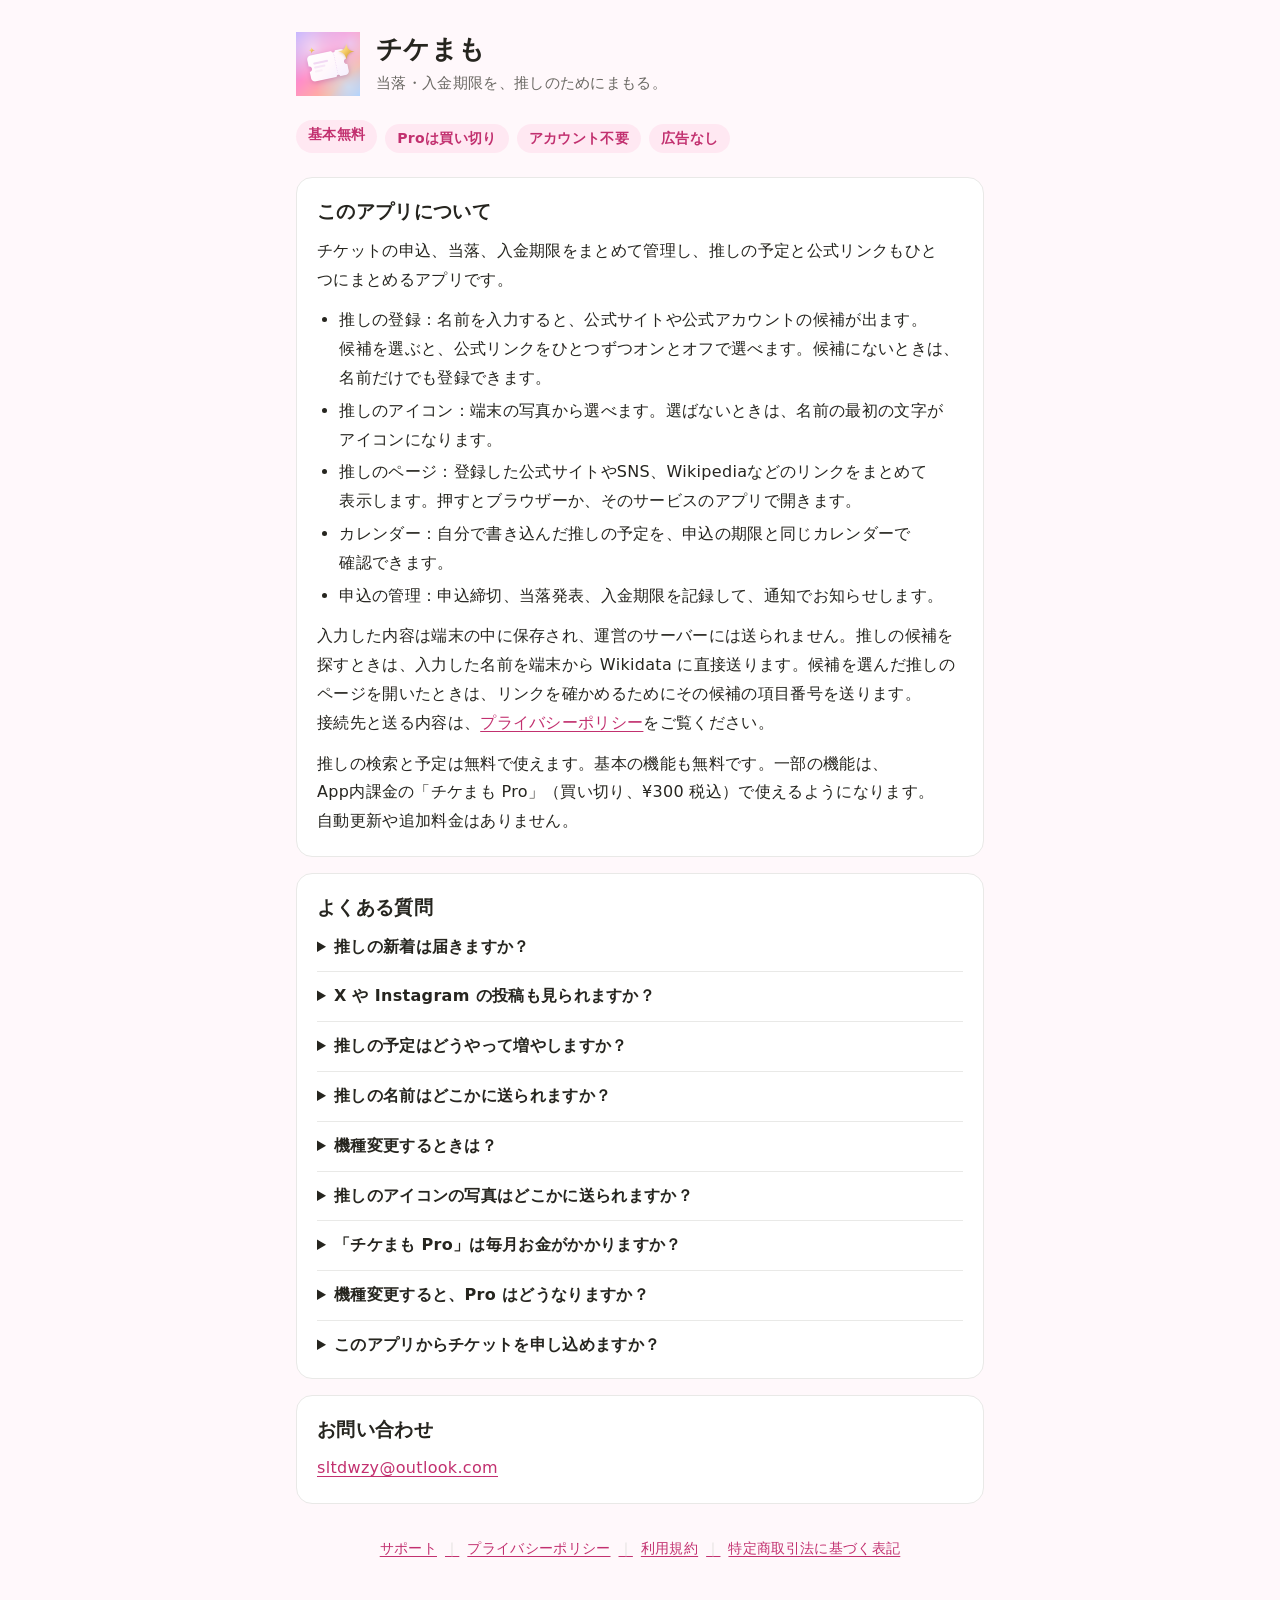
==== index.html @ f259a5c1 "Publish the support page, privacy policy, terms and 特商法 page for チケまも Generated from the app's legal" ====
<!doctype html>
<html lang="ja">
<head>
  <meta charset="utf-8">
  <meta name="viewport" content="width=device-width, initial-scale=1">
  <meta name="color-scheme" content="light dark">
  <meta name="description" content="当落・入金期限を、推しのためにまもる。「チケまも」のサポートページです。">
  <title>チケまも サポート</title>
  <link rel="icon" type="image/png" href="favicon.png">
  <link rel="apple-touch-icon" href="apple-touch-icon.png">
  <link rel="stylesheet" href="style.css">
</head>
<body>
  <main>
    <header class="site">
      <img src="icon.png" alt="" width="64" height="64">
      <div>
        <h1>チケまも</h1>
        <p>当落・入金期限を、推しのためにまもる。</p>
      </div>
    </header>
    <ul class="badges" aria-label="特徴">
      <li>基本無料</li>
      <li>Proは買い切り</li>
      <li>アカウント不要</li>
      <li>広告なし</li>
    </ul>
    <section>
      <h2>このアプリについて</h2>
      <p>チケットの申込、当落、入金期限をまとめて管理し、推しの予定と公式リンクもひとつにまとめるアプリです。</p>
      <ul>
        <li>推しの登録：名前を入力すると、公式サイトや公式アカウントの候補が出ます。候補を選ぶと、公式リンクをひとつずつオンとオフで選べます。候補にないときは、名前だけでも登録できます。</li>
        <li>推しのアイコン：端末の写真から選べます。選ばないときは、名前の最初の文字がアイコンになります。</li>
        <li>推しのページ：登録した公式サイトやSNS、Wikipediaなどのリンクをまとめて表示します。押すとブラウザーか、そのサービスのアプリで開きます。</li>
        <li>カレンダー：自分で書き込んだ推しの予定を、申込の期限と同じカレンダーで確認できます。</li>
        <li>申込の管理：申込締切、当落発表、入金期限を記録して、通知でお知らせします。</li>
      </ul>
      <p>入力した内容は端末の中に保存され、運営のサーバーには送られません。推しの候補を探すときは、入力した名前を端末から Wikidata に直接送ります。候補を選んだ推しのページを開いたときは、リンクを確かめるためにその候補の項目番号を送ります。接続先と送る内容は、<a href="privacy.html">プライバシーポリシー</a>をご覧ください。</p>
      <p>推しの検索と予定は無料で使えます。基本の機能も無料です。一部の機能は、App内課金の「チケまも Pro」（買い切り、¥300 税込）で使えるようになります。自動更新や追加料金はありません。</p>
    </section>
    <section>
      <h2>よくある質問</h2>
      <details>
        <summary>推しの新着は届きますか？</summary>
        <p>いいえ。このアプリが推しの予定やお知らせをサイトから集めることはありません。推しのページにある公式リンクから、それぞれのサイトやSNSを開いて確認してください。</p>
      </details>
      <details>
        <summary>X や Instagram の投稿も見られますか？</summary>
        <p>アプリの中には表示しません。候補に公式アカウントがあるときは、推しのページのリンクからすぐに開けます。</p>
      </details>
      <details>
        <summary>推しの予定はどうやって増やしますか？</summary>
        <p>カレンダーや推しのページの「予定を追加」から、自分で書き込みます。予定に通知は届かないので、締切の通知がほしいときは申込として登録してください。</p>
      </details>
      <details>
        <summary>推しの名前はどこかに送られますか？</summary>
        <p>候補を探すときに、端末から Wikidata へ直接送られます。運営には届きません。候補を選んだあとは、推しのページを開いたときに、まだ確認していないか前回の確認から7日以上たっていれば、その候補の項目番号だけを送り、リンクが増えていないかを確かめます。</p>
      </details>
      <details>
        <summary>機種変更するときは？</summary>
        <p>「設定」の「データの管理」からバックアップを書き出し、新しいiPhoneで復元してください。申込・推し・予定のデータはiCloudのバックアップには含まれません（アイコンの写真と、ウィジェットに表示する内容は含まれることがあります）。推しのアイコンの写真は書き出すファイルに含まれないので、復元したあとに選び直してください。</p>
      </details>
      <details>
        <summary>推しのアイコンの写真はどこかに送られますか？</summary>
        <p>いいえ。選んだ写真は端末の中に保存し、運営にも外部のサービスにも送りません。シェアカードを共有したときだけ、カードに入ったアイコンがご自身で選んだ共有先に渡ります。</p>
      </details>
      <details>
        <summary>「チケまも Pro」は毎月お金がかかりますか？</summary>
        <p>いいえ。一度の購入で、ずっと使えます。自動更新はなく、追加の料金もかかりません。</p>
      </details>
      <details>
        <summary>機種変更すると、Pro はどうなりますか？</summary>
        <p>購入した Apple アカウントで「購入を復元」を行うと、追加料金なしで使えます。もう一度購入する必要はありません。</p>
      </details>
      <details>
        <summary>このアプリからチケットを申し込めますか？</summary>
        <p>いいえ。チケットの販売や、抽選への申込、代金の支払いを代行するものではありません。申込締切・当落発表・入金期限は、必ず公式の案内もあわせてご確認ください。</p>
      </details>
    </section>
    <section>
      <h2>お問い合わせ</h2>
      <p><a href="mailto:sltdwzy@outlook.com">sltdwzy@outlook.com</a></p>
    </section>
    <footer>
      <nav aria-label="ページ">
        <a href="./">サポート</a><a href="privacy.html">プライバシーポリシー</a><a href="terms.html">利用規約</a><a href="commerce.html">特定商取引法に基づく表記</a>
      </nav>
    </footer>
  </main>
</body>
</html>
---- style.css ----
:root {
  color-scheme: light dark;
  --bg: #ffffff;
  --bg-grouped: #fff8fb;
  --surface: #ffffff;
  --text1: #26251f;
  --text2: #6b6964;
  --divider: #e9e9e7;
  --border: #deddd9;
  --accent: #c2306f;
  --accent-soft: #ffe8f2;
  --mark: #fff3bf;
}

@media (prefers-color-scheme: dark) {
  :root {
    --bg: #191919;
    --bg-grouped: #191919;
    --surface: #232323;
    --text1: #e8e7e4;
    --text2: #a09e99;
    --divider: #2f2f2f;
    --border: #3a3a3a;
    --accent: #ff8fbe;
    --accent-soft: #3a1c2b;
    --mark: #3b3418;
  }
}

* {
  box-sizing: border-box;
}

html {
  -webkit-text-size-adjust: 100%;
  text-size-adjust: 100%;
}

body {
  margin: 0;
  background: var(--bg-grouped);
  color: var(--text1);
  font-family: system-ui, -apple-system, "Hiragino Sans", "Hiragino Kaku Gothic ProN", "Yu Gothic UI", "Meiryo", sans-serif;
  font-size: 16px;
  line-height: 1.8;
  letter-spacing: 0.02em;
  word-break: auto-phrase;
  overflow-wrap: anywhere;
}

main {
  max-width: 720px;
  margin: 0 auto;
  padding: 32px 16px 48px;
}

header.site {
  display: flex;
  align-items: center;
  gap: 16px;
  margin-bottom: 24px;
}

header.site img {
  width: 64px;
  height: 64px;
  flex: none;
}

header.site h1 {
  margin: 0;
  font-size: 26px;
  line-height: 1.3;
}

header.site p {
  margin: 4px 0 0;
  color: var(--text2);
  font-size: 15px;
  line-height: 1.6;
}

.badges {
  display: flex;
  flex-wrap: wrap;
  gap: 8px;
  margin: 0 0 24px;
  padding: 0;
  list-style: none;
}

.badges li {
  padding: 2px 12px;
  border-radius: 999px;
  background: var(--accent-soft);
  color: var(--accent);
  font-size: 14px;
  font-weight: 600;
}

section {
  margin: 0 0 16px;
  padding: 20px 20px 8px;
  border: 1px solid var(--divider);
  border-radius: 16px;
  background: var(--surface);
}

h2 {
  margin: 0 0 12px;
  font-size: 19px;
  line-height: 1.4;
}

h3 {
  margin: 20px 0 4px;
  font-size: 16px;
}

p,
ul,
ol {
  margin: 0 0 12px;
}

ul,
ol {
  padding-left: 1.4em;
}

li + li {
  margin-top: 4px;
}

a {
  color: var(--accent);
  text-underline-offset: 3px;
}

dl {
  margin: 0 0 12px;
}

dt {
  margin-top: 12px;
  font-weight: 600;
}

dt:first-child {
  margin-top: 0;
}

dd {
  margin: 0;
}

details {
  border-top: 1px solid var(--divider);
  padding: 10px 0;
}

details:first-of-type {
  border-top: none;
  padding-top: 0;
}

summary {
  cursor: pointer;
  font-weight: 600;
}

details p {
  margin: 8px 0 4px;
  color: var(--text1);
}

.mail {
  display: inline-block;
  margin: 4px 0 12px;
  padding: 8px 16px;
  border-radius: 12px;
  background: var(--accent);
  color: #ffffff;
  font-weight: 600;
  text-decoration: none;
}

.note {
  color: var(--text2);
  font-size: 14px;
}

.updated {
  color: var(--text2);
  font-size: 14px;
  margin: -8px 0 24px;
}

mark {
  background: var(--mark);
  color: inherit;
  padding: 0 2px;
}

footer {
  margin-top: 32px;
  color: var(--text2);
  font-size: 14px;
  text-align: center;
}

footer nav a + a::before {
  content: "｜";
  margin: 0 8px;
  color: var(--border);
}

@media (max-width: 480px) {
  header.site h1 {
    font-size: 22px;
  }

  section {
    padding: 16px 16px 4px;
  }
}
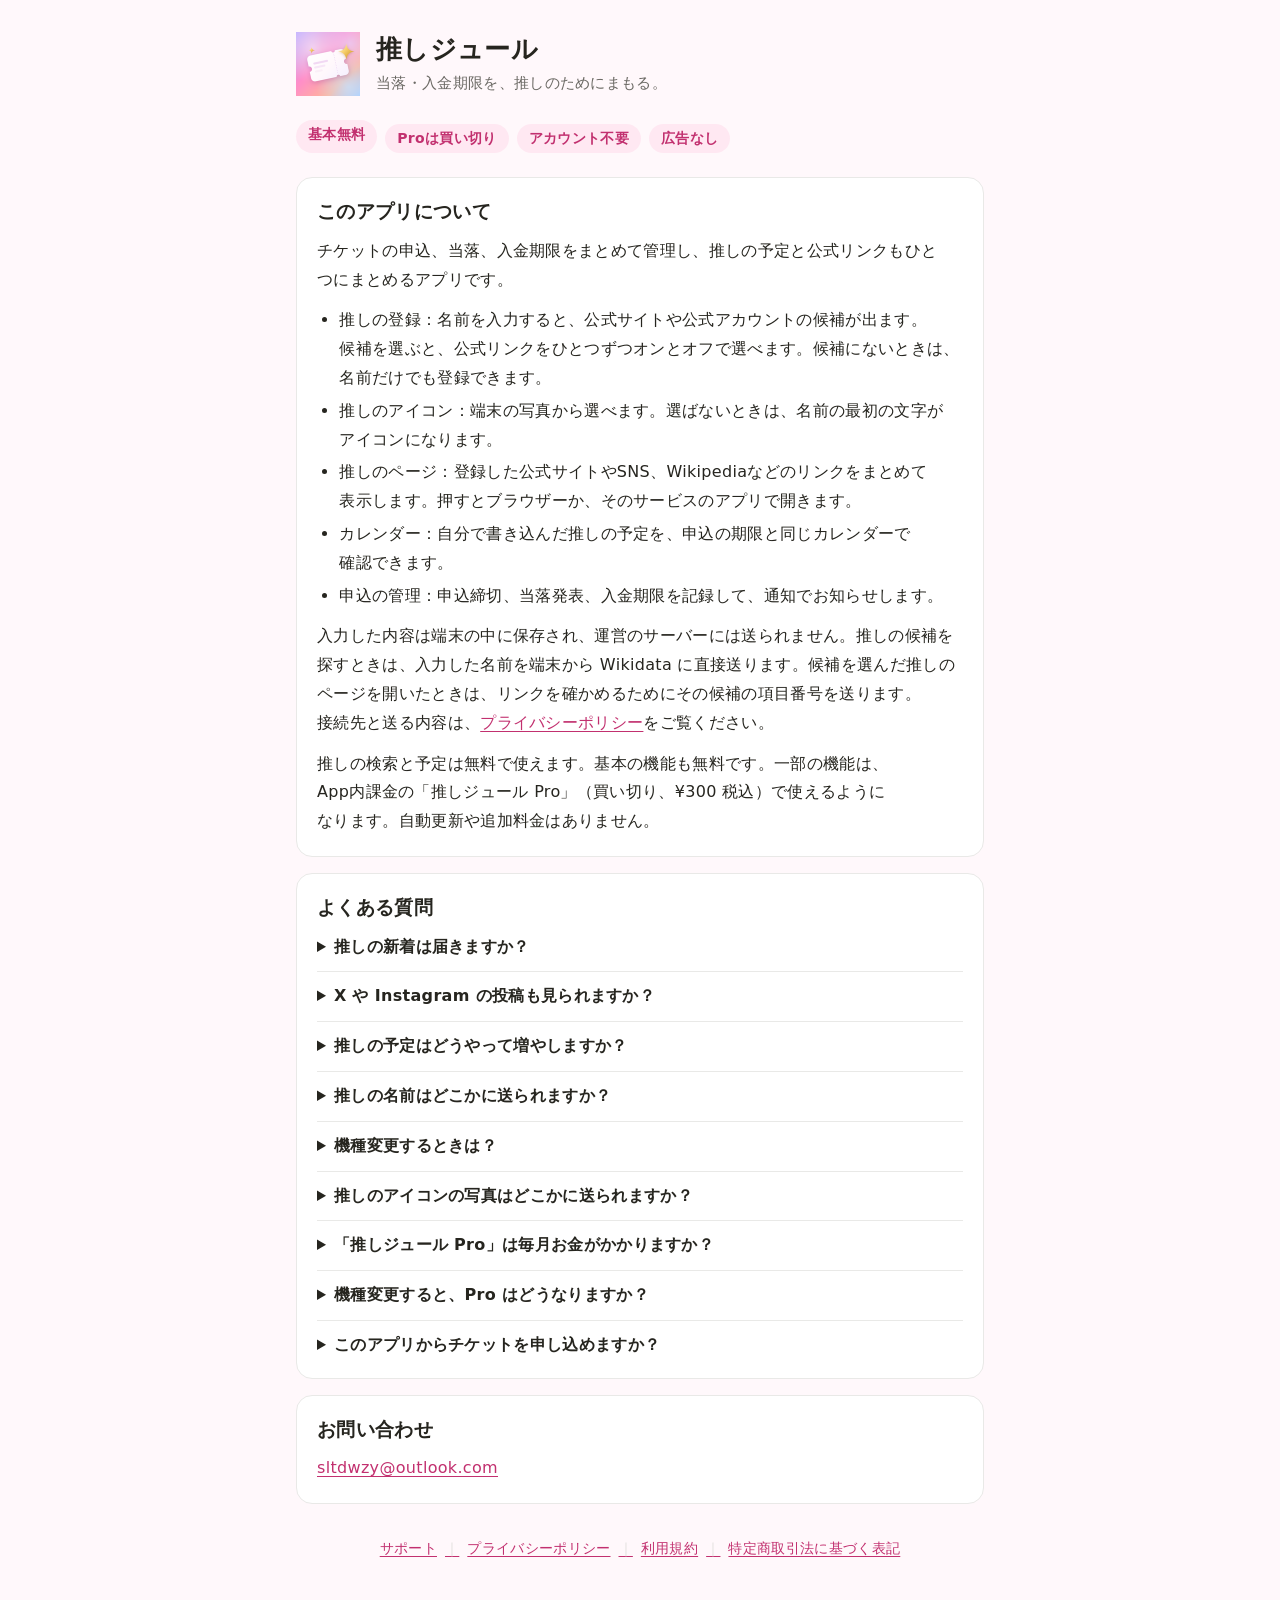
==== commit 26e59e39: "Rename the app to 推しジュール on every page Co-Authored-By: Claude Opus 5.5 <noreply@anthropic.com>" ====
--- a/index.html
+++ b/index.html
@@ -4,8 +4,8 @@
   <meta charset="utf-8">
   <meta name="viewport" content="width=device-width, initial-scale=1">
   <meta name="color-scheme" content="light dark">
-  <meta name="description" content="当落・入金期限を、推しのためにまもる。「チケまも」のサポートページです。">
-  <title>チケまも サポート</title>
+  <meta name="description" content="当落・入金期限を、推しのためにまもる。「推しジュール」のサポートページです。">
+  <title>推しジュール サポート</title>
   <link rel="icon" type="image/png" href="favicon.png">
   <link rel="apple-touch-icon" href="apple-touch-icon.png">
   <link rel="stylesheet" href="style.css">
@@ -15,7 +15,7 @@
     <header class="site">
       <img src="icon.png" alt="" width="64" height="64">
       <div>
-        <h1>チケまも</h1>
+        <h1>推しジュール</h1>
         <p>当落・入金期限を、推しのためにまもる。</p>
       </div>
     </header>
@@ -36,7 +36,7 @@
         <li>申込の管理：申込締切、当落発表、入金期限を記録して、通知でお知らせします。</li>
       </ul>
       <p>入力した内容は端末の中に保存され、運営のサーバーには送られません。推しの候補を探すときは、入力した名前を端末から Wikidata に直接送ります。候補を選んだ推しのページを開いたときは、リンクを確かめるためにその候補の項目番号を送ります。接続先と送る内容は、<a href="privacy.html">プライバシーポリシー</a>をご覧ください。</p>
-      <p>推しの検索と予定は無料で使えます。基本の機能も無料です。一部の機能は、App内課金の「チケまも Pro」（買い切り、¥300 税込）で使えるようになります。自動更新や追加料金はありません。</p>
+      <p>推しの検索と予定は無料で使えます。基本の機能も無料です。一部の機能は、App内課金の「推しジュール Pro」（買い切り、¥300 税込）で使えるようになります。自動更新や追加料金はありません。</p>
     </section>
     <section>
       <h2>よくある質問</h2>
@@ -65,7 +65,7 @@
         <p>いいえ。選んだ写真は端末の中に保存し、運営にも外部のサービスにも送りません。シェアカードを共有したときだけ、カードに入ったアイコンがご自身で選んだ共有先に渡ります。</p>
       </details>
       <details>
-        <summary>「チケまも Pro」は毎月お金がかかりますか？</summary>
+        <summary>「推しジュール Pro」は毎月お金がかかりますか？</summary>
         <p>いいえ。一度の購入で、ずっと使えます。自動更新はなく、追加の料金もかかりません。</p>
       </details>
       <details>
